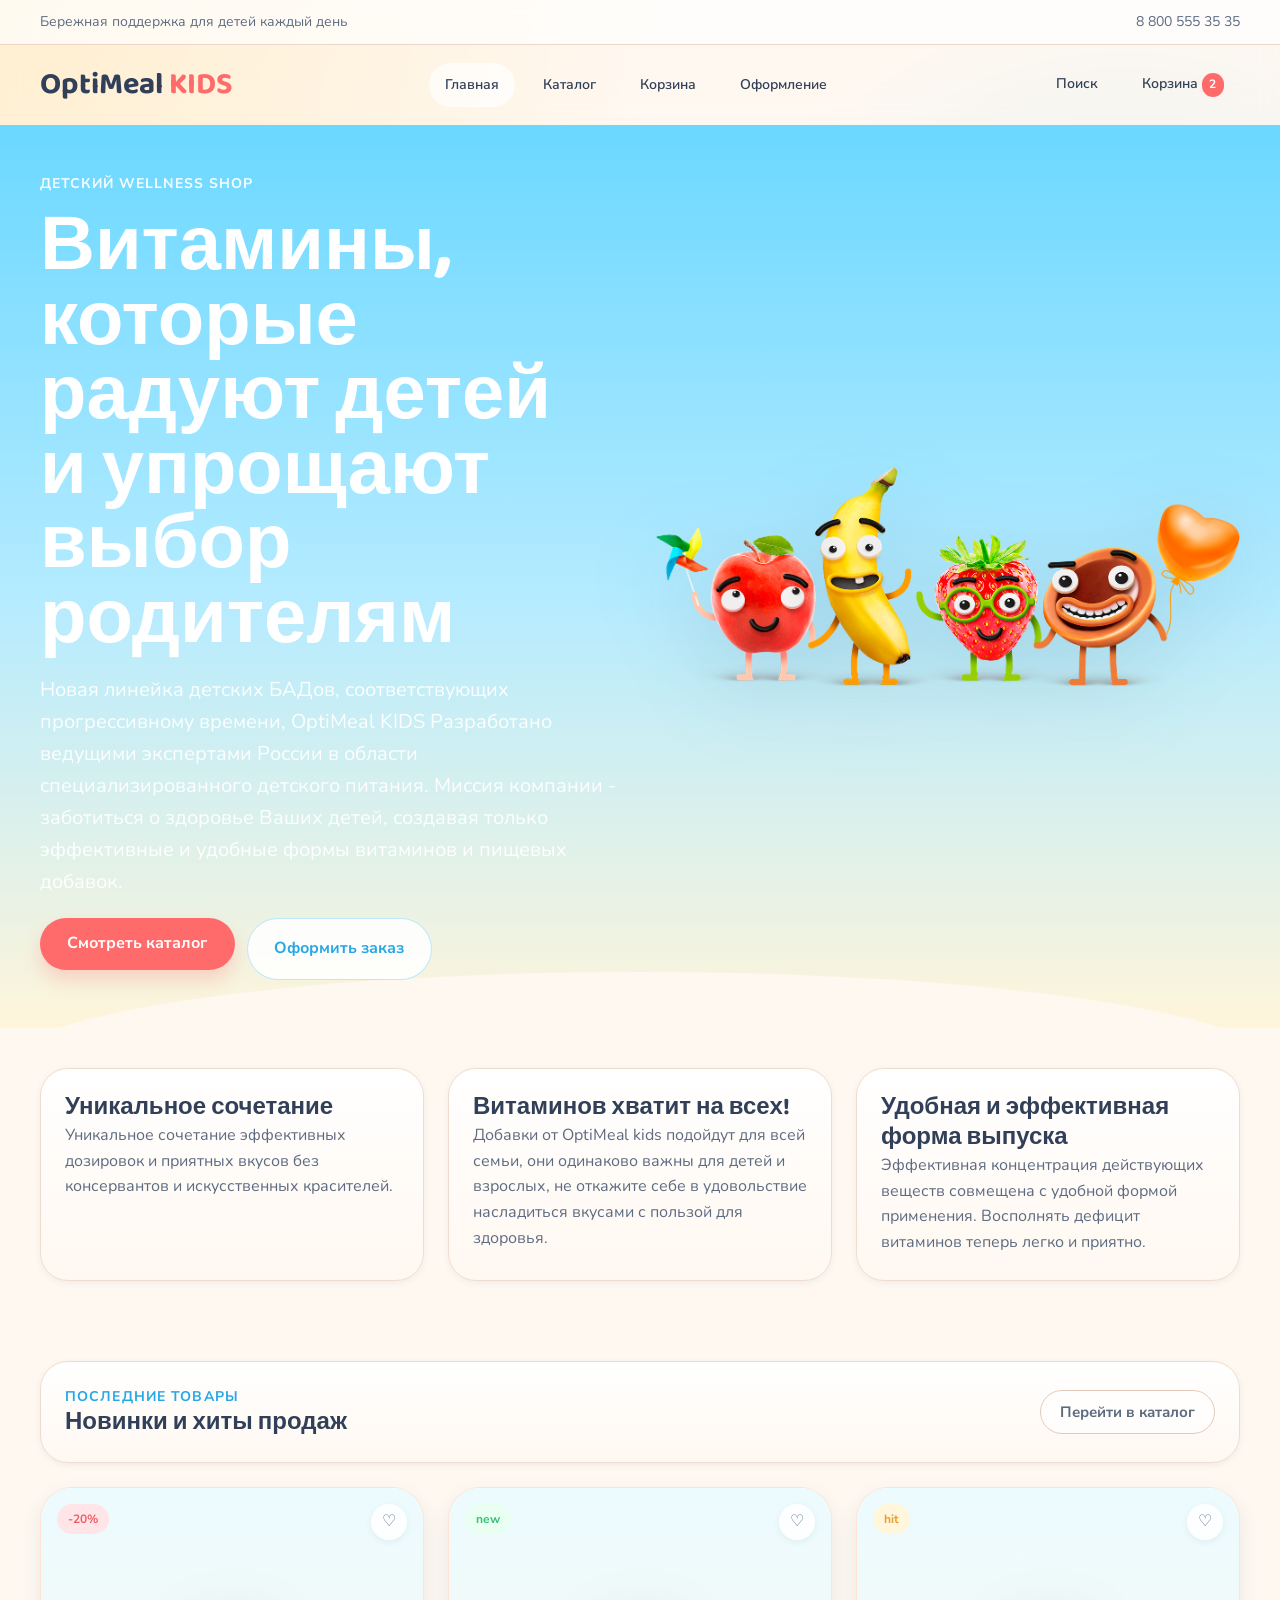
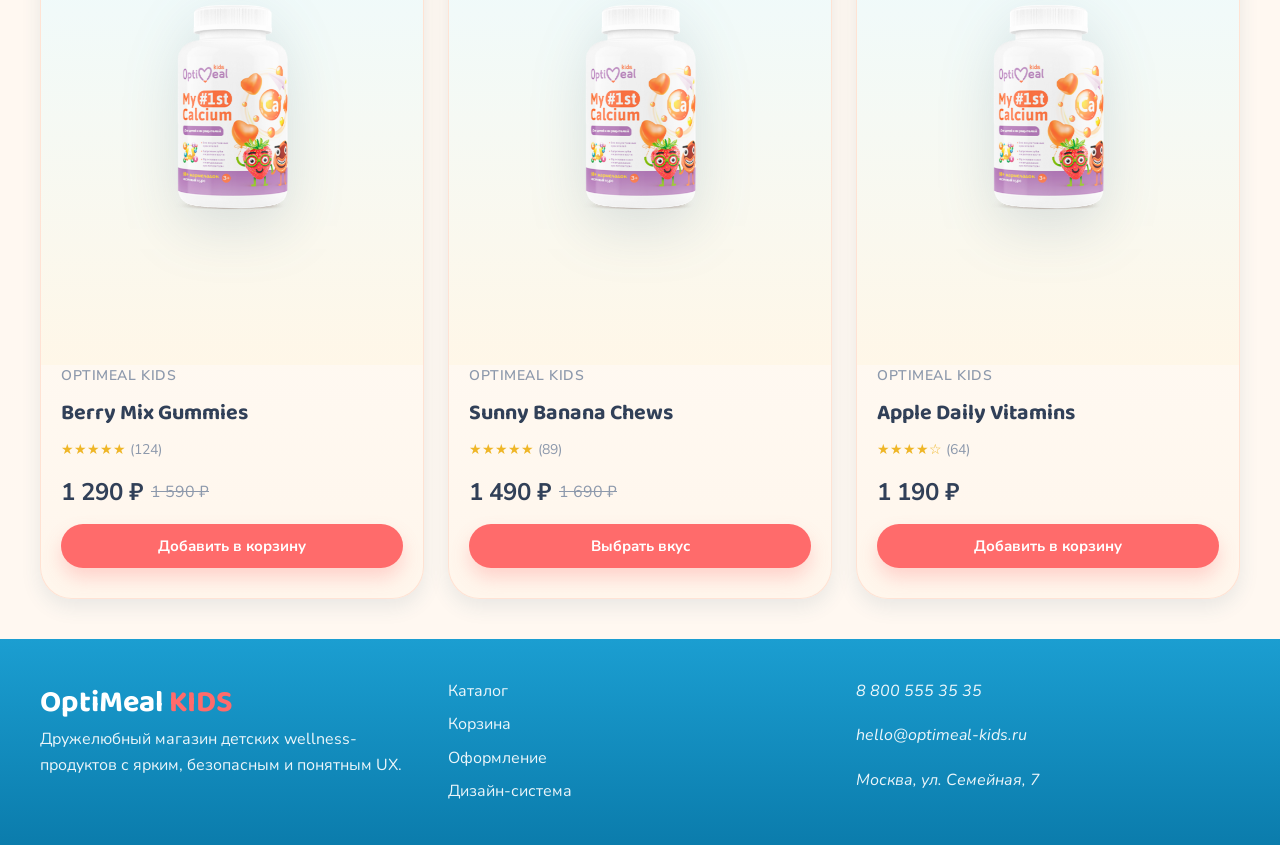
==== index.html @ 1d127c7a "ФИНАЛ" ====
<!DOCTYPE html>
<html lang="ru">
<head>
  <meta charset="UTF-8">
  <meta name="viewport" content="width=device-width, initial-scale=1.0">
  <meta name="description" content="Главная страница интернет-магазина OptiMeal KIDS с hero-блоком, новинками каталога и ключевыми преимуществами бренда.">
  <title>Главная - OptiMeal KIDS</title>
  <link rel="preconnect" href="https://fonts.googleapis.com">
  <link rel="preconnect" href="https://fonts.gstatic.com" crossorigin>
  <link href="https://fonts.googleapis.com/css2?family=Baloo+2:wght@400;500;600;700&family=Nunito:wght@400;500;600;700&family=Nunito+Sans:wght@600;700&display=swap" rel="stylesheet">
  <link rel="stylesheet" href="./assets/css/main.css">
</head>
<body>
  <a class="sr-only" href="#main-content">Перейти к содержимому</a>
  <header class="site-header">
    <div class="topbar">
      <div class="container topbar__inner">
        <p class="topbar__promo">Бережная поддержка для детей каждый день</p>
        <a class="topbar__link" href="tel:+78005553535">8 800 555 35 35</a>
      </div>
    </div>
    <div class="container site-header__inner">
      <a class="site-header__logo" href="./index.html">OptiMeal <span>KIDS</span></a>
      <nav class="site-nav" aria-label="Основная навигация">
        <a class="site-nav__link" href="./index.html" aria-current="page">Главная</a>
        <a class="site-nav__link" href="./catalog.html">Каталог</a>
        <a class="site-nav__link" href="./cart.html">Корзина</a>
        <a class="site-nav__link" href="./checkout.html">Оформление</a>
      </nav>
      <div class="site-header__actions">
        <a class="icon-link" href="./catalog.html">Поиск</a>
        <a class="icon-link" href="./cart.html">Корзина <span class="counter-badge">2</span></a>
      </div>
    </div>
  </header>
  <main id="main-content">
    <section class="hero">
      <div class="container hero__layout">
        <div class="hero__content">
          <p class="eyebrow">Детский wellness shop</p>
          <h1>Витамины, которые радуют детей и упрощают выбор родителям</h1>
          <p class="hero__lead">Новая линейка детских БАДов, соответствующих прогрессивному времени, OptiMeal KIDS 
Разработано ведущими экспертами России в области специализированного детского питания. 
Миссия компании - заботиться о здоровье Ваших детей, создавая только эффективные и удобные формы витаминов и пищевых добавок.</p>
          <div class="hero__actions">
            <a class="button button--primary button--large" href="./catalog.html">Смотреть каталог</a>
            <a class="button button--secondary button--large" href="./checkout.html">Оформить заказ</a>
          </div>
        </div>
        <div class="hero__visual" aria-hidden="true">
          <img class="hero__image" src="./assets/img/personajy 1.png"" width="960" height="760">
        </div>
      </div>
    </section>
    <section class="feature-strip">
      <div class="container feature-strip__grid">
        <h2 class="sr-only">Ключевые преимущества магазина</h2>
        <article class="feature-card">
          <h2>Уникальное сочетание</h2>
          <p>Уникальное сочетание эффективных дозировок и приятных вкусов без консервантов и искусственных красителей.</p>
        </article>
        <article class="feature-card">
          <h2>Витаминов хватит на всех!</h2>
          <p>Добавки от OptiMeal kids подойдут для всей семьи, они одинаково важны для детей и взрослых, не откажите себе в удовольствие насладиться вкусами с пользой для здоровья.</p>
        </article>
        <article class="feature-card">
          <h2>Удобная и эффективная 
форма выпуска</h2>
          <p>Эффективная концентрация действующих веществ совмещена с   удобной формой применения. Восполнять дефицит витаминов теперь легко и приятно.  </p>
        </article>
      </div>
    </section>
    <section class="catalog-preview">
      <div class="container section-heading">
        <div>
          <p class="eyebrow eyebrow--blue">Последние товары</p>
          <h2>Новинки и хиты продаж</h2>
        </div>
        <a class="button button--ghost button--medium" href="./catalog.html">Перейти в каталог</a>
      </div>
      <div class="container product-grid">
        <article class="product-card">
          <div class="product-card__media">
            <span class="badge badge--sale">-20%</span>
            <button class="product-card__wish" type="button" aria-label="Добавить в избранное">♡</button>
            <img class="product-card__image" src="./assets/img/calcium 1.png" alt="Упаковка Berry Mix Gummies" width="480" height="620" loading="lazy">
          </div>
          <div class="product-card__body">
            <p class="product-card__brand">OptiMeal KIDS</p>
            <h3 class="product-card__title">Berry Mix Gummies</h3>
            <p class="product-card__rating" aria-label="Рейтинг 4.8 из 5">★★★★★ <span>(124)</span></p>
            <div class="product-card__price">
              <strong class="product-card__price-current">1 290 ₽</strong>
              <span class="product-card__price-old">1 590 ₽</span>
            </div>
            <button class="button button--primary button--medium button--full" type="button">Добавить в корзину</button>
          </div>
        </article>
        <article class="product-card product-card--featured">
          <div class="product-card__media">
            <span class="badge badge--new">new</span>
            <button class="product-card__wish" type="button" aria-label="Добавить в избранное">♡</button>
            <img class="product-card__image" src="./assets/img/calcium 1.png" alt="Упаковка Sunny Banana Chews" width="480" height="620" loading="lazy">
          </div>
          <div class="product-card__body">
            <p class="product-card__brand">OptiMeal KIDS</p>
            <h3 class="product-card__title">Sunny Banana Chews</h3>
            <p class="product-card__rating" aria-label="Рейтинг 5 из 5">★★★★★ <span>(89)</span></p>
            <div class="product-card__price">
              <strong class="product-card__price-current">1 490 ₽</strong>
              <span class="product-card__price-old">1 690 ₽</span>
            </div>
            <button class="button button--primary button--medium button--full" type="button">Выбрать вкус</button>
          </div>
        </article>
        <article class="product-card">
          <div class="product-card__media">
            <span class="badge badge--hit">hit</span>
            <button class="product-card__wish" type="button" aria-label="Добавить в избранное">♡</button>
            <img class="product-card__image" src="./assets/img/calcium 1.png" alt="Упаковка Apple Daily Vitamins" width="480" height="620" loading="lazy">
          </div>
          <div class="product-card__body">
            <p class="product-card__brand">OptiMeal KIDS</p>
            <h3 class="product-card__title">Apple Daily Vitamins</h3>
            <p class="product-card__rating" aria-label="Рейтинг 4.7 из 5">★★★★☆ <span>(64)</span></p>
            <div class="product-card__price">
              <strong class="product-card__price-current">1 190 ₽</strong>
            </div>
            <button class="button button--primary button--medium button--full" type="button">Добавить в корзину</button>
          </div>
        </article>
      </div>
    </section>
  </main>
  <footer class="site-footer">
    <div class="container site-footer__grid">
      <div>
        <a class="site-header__logo site-header__logo--footer" href="./index.html">OptiMeal <span>KIDS</span></a>
        <p class="site-footer__text">Дружелюбный магазин детских wellness-продуктов с ярким, безопасным и понятным UX.</p>
      </div>
      <nav class="footer-nav" aria-label="Навигация в подвале">
        <a href="./catalog.html">Каталог</a>
        <a href="./cart.html">Корзина</a>
        <a href="./checkout.html">Оформление</a>
        <a href="./docs/design-system/public/design-system.html">Дизайн-система</a>
      </nav>
      <address class="site-footer__contacts">
        <a href="tel:+78005553535">8 800 555 35 35</a>
        <a href="mailto:hello@optimeal-kids.ru">hello@optimeal-kids.ru</a>
        <p>Москва, ул. Семейная, 7</p>
      </address>
    </div>
  </footer>
  <script type="module" src="./assets/js/main.js"></script>
</body>
</html>
---- assets/css/main.css ----
@import url("./base/vars.css");
@import url("./base/reset.css");
@import url("./base/base.css");
@import url("./blocks/button.css");
@import url("./blocks/badge.css");
@import url("./blocks/form.css");
@import url("./blocks/product-card.css");
@import url("./blocks/quantity.css");
@import url("./blocks/site-header.css");
@import url("./blocks/site-footer.css");
@import url("./sections/home.css");
@import url("./sections/pages.css");
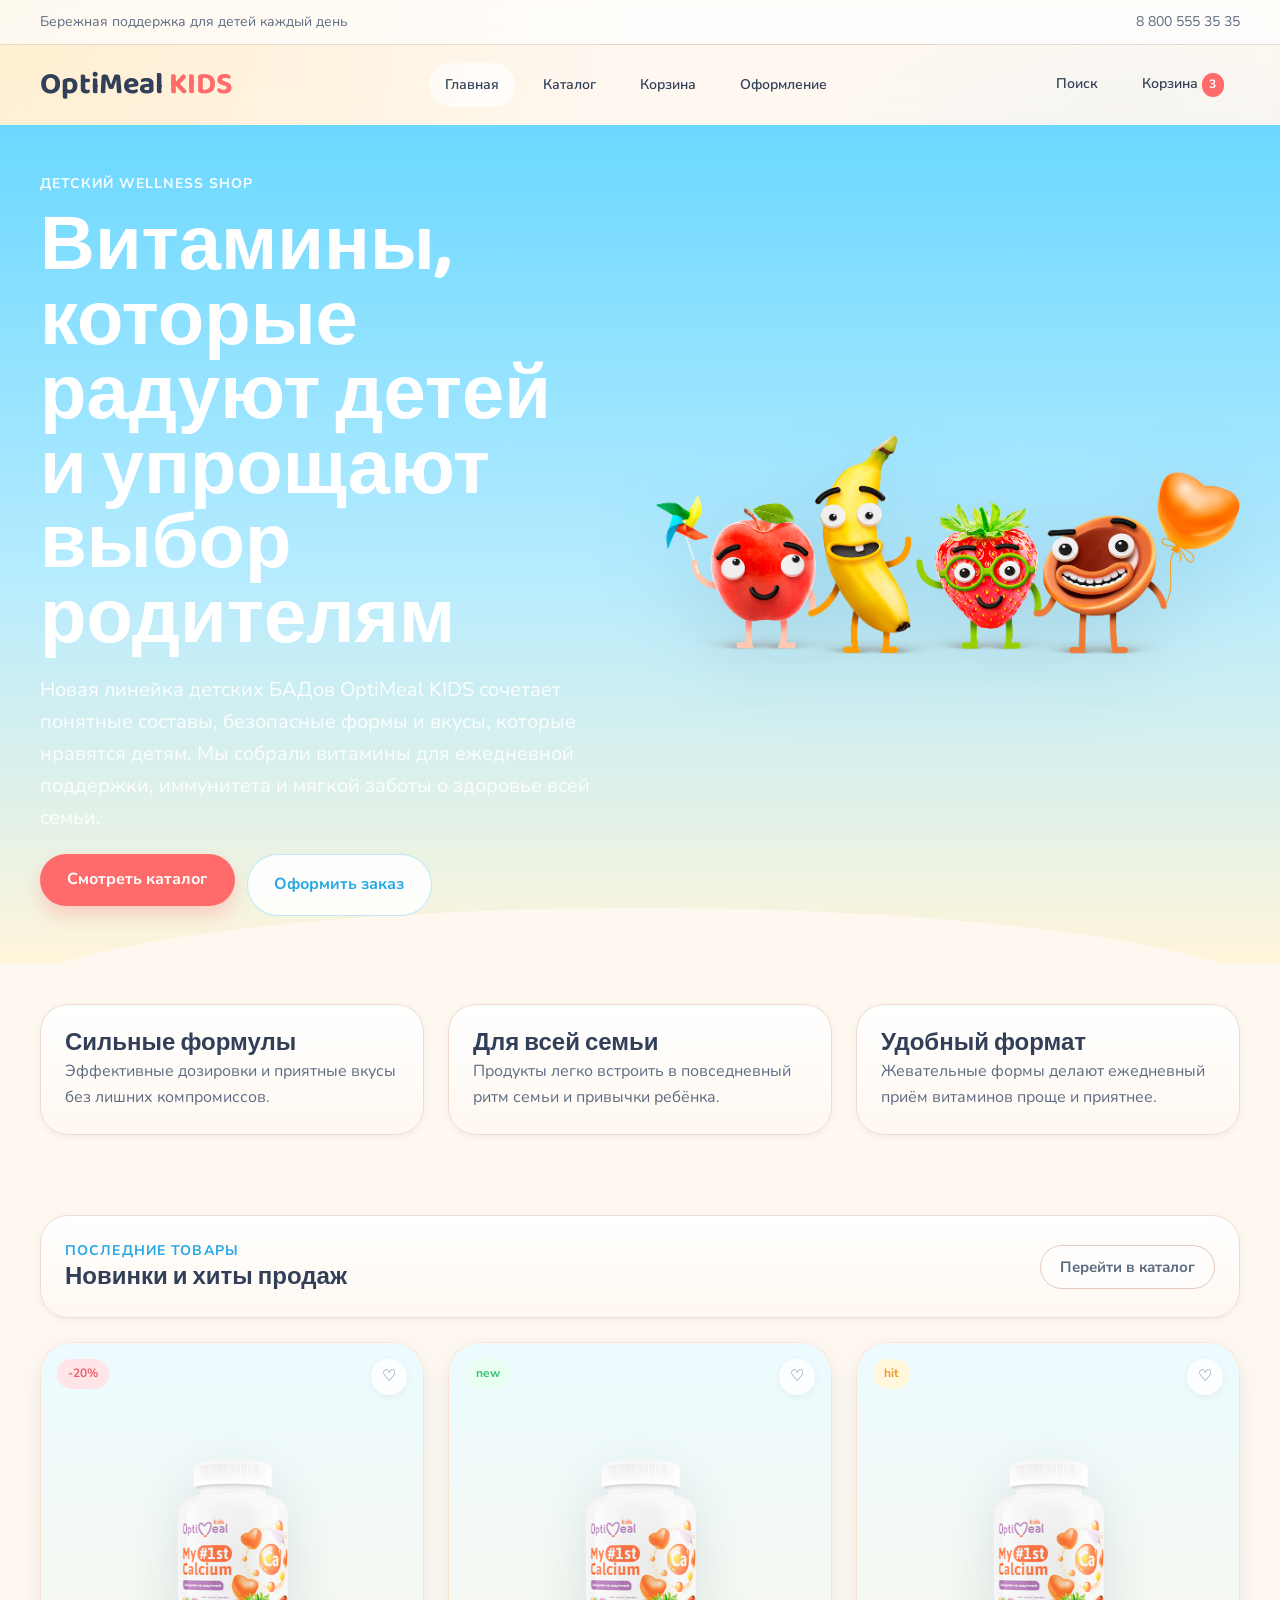
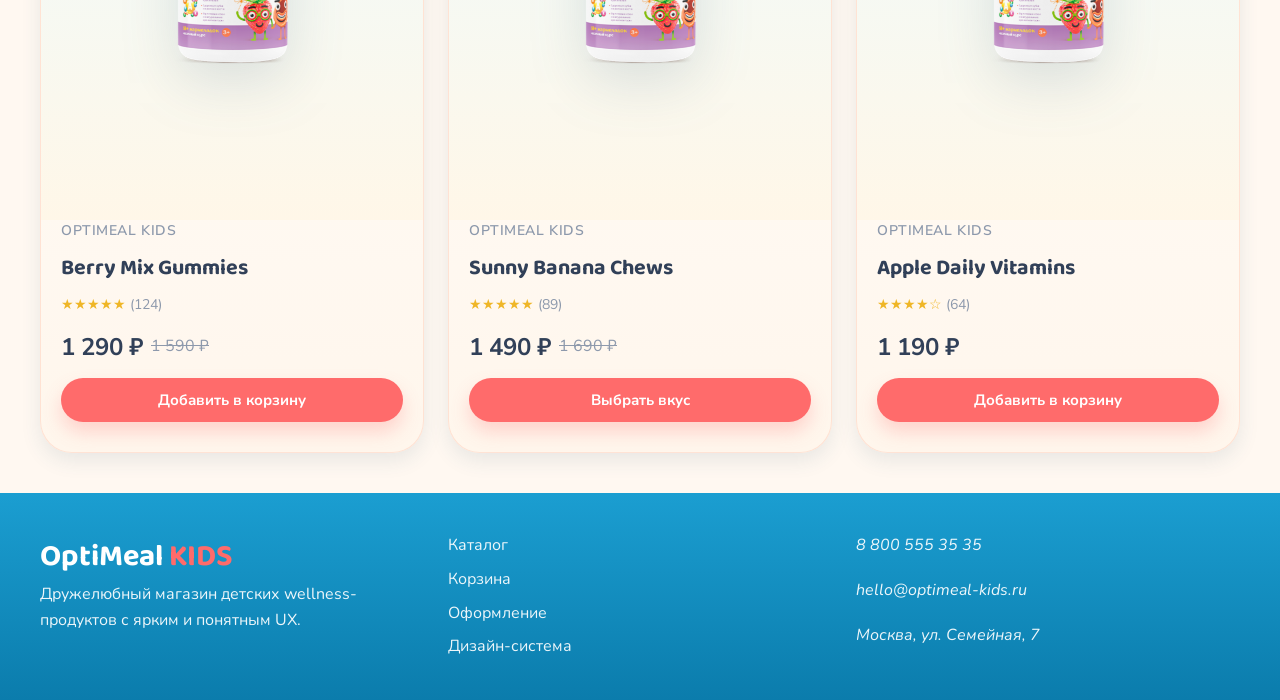
==== commit f1b96f77: "Добвлена JS логика" ====
--- a/index.html
+++ b/index.html
@@ -3,14 +3,14 @@
 <head>
   <meta charset="UTF-8">
   <meta name="viewport" content="width=device-width, initial-scale=1.0">
-  <meta name="description" content="Главная страница интернет-магазина OptiMeal KIDS с hero-блоком, новинками каталога и ключевыми преимуществами бренда.">
+  <meta name="description" content="Главная страница интернет-магазина OptiMeal KIDS с hero-блоком, новинками каталога и быстрым переходом к покупке.">
   <title>Главная - OptiMeal KIDS</title>
   <link rel="preconnect" href="https://fonts.googleapis.com">
   <link rel="preconnect" href="https://fonts.gstatic.com" crossorigin>
   <link href="https://fonts.googleapis.com/css2?family=Baloo+2:wght@400;500;600;700&family=Nunito:wght@400;500;600;700&family=Nunito+Sans:wght@600;700&display=swap" rel="stylesheet">
   <link rel="stylesheet" href="./assets/css/main.css">
 </head>
-<body>
+<body data-page="home">
   <a class="sr-only" href="#main-content">Перейти к содержимому</a>
   <header class="site-header">
     <div class="topbar">
@@ -19,9 +19,10 @@
         <a class="topbar__link" href="tel:+78005553535">8 800 555 35 35</a>
       </div>
     </div>
-    <div class="container site-header__inner">
+    <div class="container site-header__inner" data-mobile-menu>
       <a class="site-header__logo" href="./index.html">OptiMeal <span>KIDS</span></a>
-      <nav class="site-nav" aria-label="Основная навигация">
+      <button class="site-menu-toggle" type="button" aria-expanded="false" aria-controls="site-nav" data-menu-toggle>Menu</button>
+      <nav class="site-nav" id="site-nav" aria-label="Основная навигация" data-menu-nav>
         <a class="site-nav__link" href="./index.html" aria-current="page">Главная</a>
         <a class="site-nav__link" href="./catalog.html">Каталог</a>
         <a class="site-nav__link" href="./cart.html">Корзина</a>
@@ -29,7 +30,7 @@
       </nav>
       <div class="site-header__actions">
         <a class="icon-link" href="./catalog.html">Поиск</a>
-        <a class="icon-link" href="./cart.html">Корзина <span class="counter-badge">2</span></a>
+        <a class="icon-link" href="./cart.html">Корзина <span class="counter-badge" data-cart-count>2</span></a>
       </div>
     </div>
   </header>
@@ -39,16 +40,14 @@
         <div class="hero__content">
           <p class="eyebrow">Детский wellness shop</p>
           <h1>Витамины, которые радуют детей и упрощают выбор родителям</h1>
-          <p class="hero__lead">Новая линейка детских БАДов, соответствующих прогрессивному времени, OptiMeal KIDS 
-Разработано ведущими экспертами России в области специализированного детского питания. 
-Миссия компании - заботиться о здоровье Ваших детей, создавая только эффективные и удобные формы витаминов и пищевых добавок.</p>
+          <p class="hero__lead">Новая линейка детских БАДов OptiMeal KIDS сочетает понятные составы, безопасные формы и вкусы, которые нравятся детям. Мы собрали витамины для ежедневной поддержки, иммунитета и мягкой заботы о здоровье всей семьи.</p>
           <div class="hero__actions">
             <a class="button button--primary button--large" href="./catalog.html">Смотреть каталог</a>
             <a class="button button--secondary button--large" href="./checkout.html">Оформить заказ</a>
           </div>
         </div>
         <div class="hero__visual" aria-hidden="true">
-          <img class="hero__image" src="./assets/img/personajy 1.png"" width="960" height="760">
+          <img class="hero__image" src="./assets/img/personajy 1.png" alt="" width="960" height="760">
         </div>
       </div>
     </section>
@@ -56,17 +55,16 @@
       <div class="container feature-strip__grid">
         <h2 class="sr-only">Ключевые преимущества магазина</h2>
         <article class="feature-card">
-          <h2>Уникальное сочетание</h2>
-          <p>Уникальное сочетание эффективных дозировок и приятных вкусов без консервантов и искусственных красителей.</p>
+          <h2>Сильные формулы</h2>
+          <p>Эффективные дозировки и приятные вкусы без лишних компромиссов.</p>
         </article>
         <article class="feature-card">
-          <h2>Витаминов хватит на всех!</h2>
-          <p>Добавки от OptiMeal kids подойдут для всей семьи, они одинаково важны для детей и взрослых, не откажите себе в удовольствие насладиться вкусами с пользой для здоровья.</p>
+          <h2>Для всей семьи</h2>
+          <p>Продукты легко встроить в повседневный ритм семьи и привычки ребёнка.</p>
         </article>
         <article class="feature-card">
-          <h2>Удобная и эффективная 
-форма выпуска</h2>
-          <p>Эффективная концентрация действующих веществ совмещена с   удобной формой применения. Восполнять дефицит витаминов теперь легко и приятно.  </p>
+          <h2>Удобный формат</h2>
+          <p>Жевательные формы делают ежедневный приём витаминов проще и приятнее.</p>
         </article>
       </div>
     </section>
@@ -79,10 +77,10 @@
         <a class="button button--ghost button--medium" href="./catalog.html">Перейти в каталог</a>
       </div>
       <div class="container product-grid">
-        <article class="product-card">
+        <article class="product-card" data-product-card data-product-id="berry-mix" data-product-name="Berry Mix Gummies" data-product-price="1290" data-product-old-price="1590" data-product-rating="4.8" data-product-reviews="124" data-product-category="gummies" data-product-flavor="berry" data-product-badge="sale" data-product-stock="true" data-product-image="./assets/img/calcium 1.png">
           <div class="product-card__media">
             <span class="badge badge--sale">-20%</span>
-            <button class="product-card__wish" type="button" aria-label="Добавить в избранное">♡</button>
+            <button class="product-card__wish" type="button" aria-label="Добавить в избранное" aria-pressed="false" data-wishlist-toggle>♡</button>
             <img class="product-card__image" src="./assets/img/calcium 1.png" alt="Упаковка Berry Mix Gummies" width="480" height="620" loading="lazy">
           </div>
           <div class="product-card__body">
@@ -93,13 +91,13 @@
               <strong class="product-card__price-current">1 290 ₽</strong>
               <span class="product-card__price-old">1 590 ₽</span>
             </div>
-            <button class="button button--primary button--medium button--full" type="button">Добавить в корзину</button>
+            <button class="button button--primary button--medium button--full" type="button" data-add-to-cart>Добавить в корзину</button>
           </div>
         </article>
-        <article class="product-card product-card--featured">
+        <article class="product-card product-card--featured" data-product-card data-product-id="sunny-banana" data-product-name="Sunny Banana Chews" data-product-price="1490" data-product-old-price="1690" data-product-rating="5" data-product-reviews="89" data-product-category="multivitamins" data-product-flavor="banana" data-product-badge="new" data-product-stock="true" data-product-image="./assets/img/calcium 1.png">
           <div class="product-card__media">
             <span class="badge badge--new">new</span>
-            <button class="product-card__wish" type="button" aria-label="Добавить в избранное">♡</button>
+            <button class="product-card__wish" type="button" aria-label="Добавить в избранное" aria-pressed="false" data-wishlist-toggle>♡</button>
             <img class="product-card__image" src="./assets/img/calcium 1.png" alt="Упаковка Sunny Banana Chews" width="480" height="620" loading="lazy">
           </div>
           <div class="product-card__body">
@@ -110,13 +108,13 @@
               <strong class="product-card__price-current">1 490 ₽</strong>
               <span class="product-card__price-old">1 690 ₽</span>
             </div>
-            <button class="button button--primary button--medium button--full" type="button">Выбрать вкус</button>
+            <button class="button button--primary button--medium button--full" type="button" data-add-to-cart>Выбрать вкус</button>
           </div>
         </article>
-        <article class="product-card">
+        <article class="product-card" data-product-card data-product-id="apple-daily" data-product-name="Apple Daily Vitamins" data-product-price="1190" data-product-rating="4.7" data-product-reviews="64" data-product-category="probiotics" data-product-flavor="apple" data-product-badge="hit" data-product-stock="true" data-product-image="./assets/img/calcium 1.png">
           <div class="product-card__media">
             <span class="badge badge--hit">hit</span>
-            <button class="product-card__wish" type="button" aria-label="Добавить в избранное">♡</button>
+            <button class="product-card__wish" type="button" aria-label="Добавить в избранное" aria-pressed="false" data-wishlist-toggle>♡</button>
             <img class="product-card__image" src="./assets/img/calcium 1.png" alt="Упаковка Apple Daily Vitamins" width="480" height="620" loading="lazy">
           </div>
           <div class="product-card__body">
@@ -126,7 +124,7 @@
             <div class="product-card__price">
               <strong class="product-card__price-current">1 190 ₽</strong>
             </div>
-            <button class="button button--primary button--medium button--full" type="button">Добавить в корзину</button>
+            <button class="button button--primary button--medium button--full" type="button" data-add-to-cart>Добавить в корзину</button>
           </div>
         </article>
       </div>
@@ -136,7 +134,7 @@
     <div class="container site-footer__grid">
       <div>
         <a class="site-header__logo site-header__logo--footer" href="./index.html">OptiMeal <span>KIDS</span></a>
-        <p class="site-footer__text">Дружелюбный магазин детских wellness-продуктов с ярким, безопасным и понятным UX.</p>
+        <p class="site-footer__text">Дружелюбный магазин детских wellness-продуктов с ярким и понятным UX.</p>
       </div>
       <nav class="footer-nav" aria-label="Навигация в подвале">
         <a href="./catalog.html">Каталог</a>
--- a/assets/css/main.css
+++ b/assets/css/main.css
@@ -4,6 +4,7 @@
 @import url("./blocks/button.css");
 @import url("./blocks/badge.css");
 @import url("./blocks/form.css");
+@import url("./blocks/notify.css");
 @import url("./blocks/product-card.css");
 @import url("./blocks/quantity.css");
 @import url("./blocks/site-header.css");
